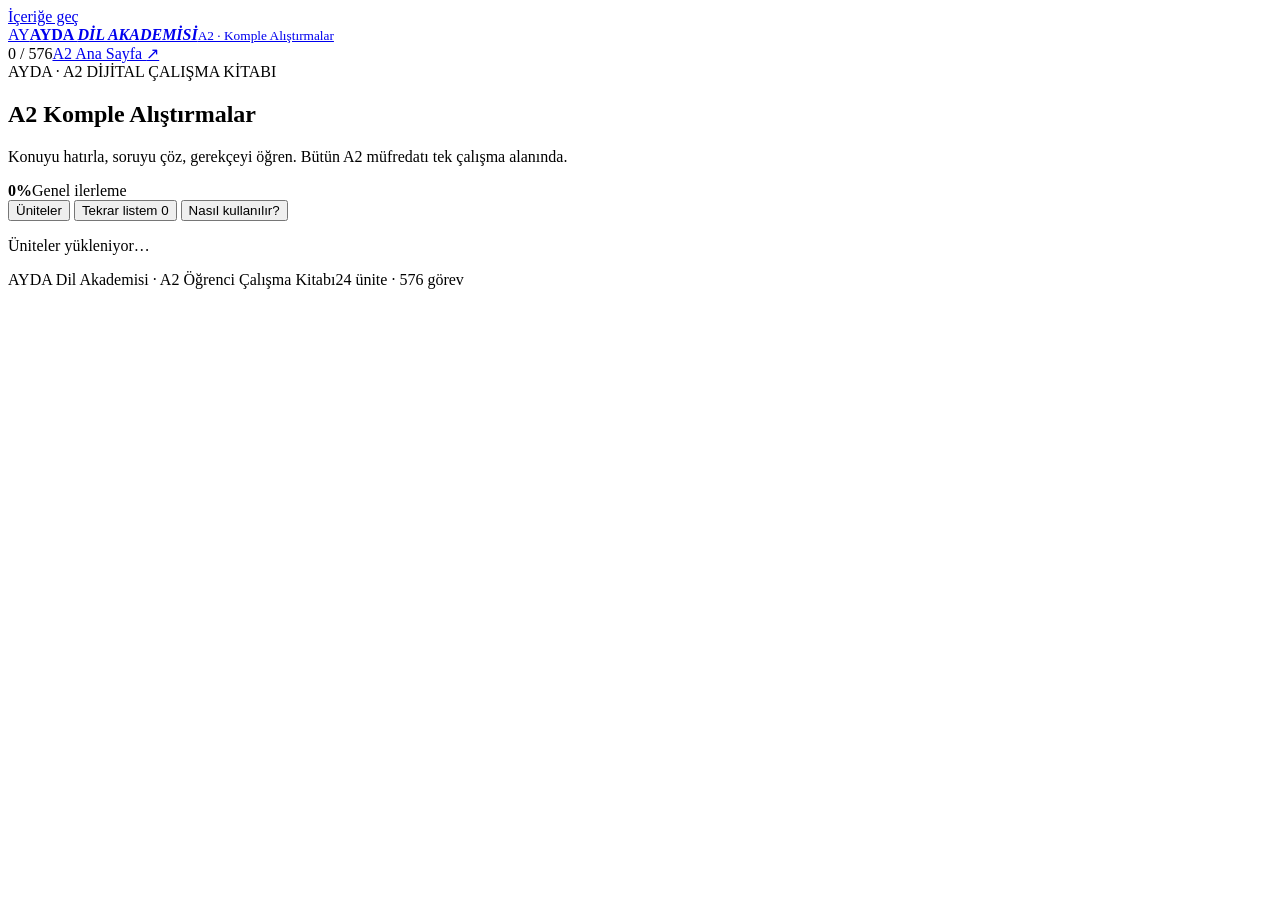
==== express/index.html @ 8cef0602 "Create A2 Komple Alıştırmalar independent student workbook page" ====
<!doctype html>
<html lang="tr">
<head>
<meta charset="utf-8">
<meta name="viewport" content="width=device-width, initial-scale=1, viewport-fit=cover">
<meta name="theme-color" content="#0b1b31">
<meta name="description" content="AYDA Dil Akademisi A2 Komple Alıştırmalar: 24 ünite, 576 özgün soru, Türkçe konu açıklamaları, cevap kontrolü ve kişisel tekrar.">
<title>A2 Komple Alıştırmalar | AYDA Dil Akademisi</title>
<link rel="icon" type="image/png" href="../og.png">
<link rel="stylesheet" href="./express.css">
<script defer src="../data.js"></script>
<script defer src="../practice-data.js"></script>
<script defer src="../ayda-brand.js"></script>
<script defer src="./express.js"></script>
</head>
<body>
<a class="skip" href="#work">İçeriğe geç</a>
<header class="mast">
 <div class="mast-inner">
  <a class="brand" href="../" aria-label="AYDA A2 ana sayfa"><span class="brand-logo">AY</span><span><b>AYDA <em>DİL AKADEMİSİ</em></b><small>A2 · Komple Alıştırmalar</small></span></a>
  <div class="mast-actions"><span class="mast-status" id="globalCounter">0 / 576</span><a class="back-link" href="../">A2 Ana Sayfa <span aria-hidden="true">↗</span></a></div>
 </div>
</header>
<main id="work" class="shell">
 <section class="intro">
  <div class="eyebrow">AYDA · A2 DİJİTAL ÇALIŞMA KİTABI</div>
  <div class="intro-grid">
   <div><h1>A2 Komple Alıştırmalar</h1><p>Konuyu hatırla, soruyu çöz, gerekçeyi öğren. Bütün A2 müfredatı tek çalışma alanında.</p></div>
   <div class="intro-progress"><strong id="heroPercent">0%</strong><span>Genel ilerleme</span><div class="progress-track"><span id="heroBar"></span></div></div>
  </div>
 </section>
 <nav class="mode-nav" aria-label="Çalışma görünümleri">
  <button type="button" class="mode-btn active" data-mode="units" aria-current="page">Üniteler</button>
  <button type="button" class="mode-btn" data-mode="review">Tekrar listem <span id="reviewCount">0</span></button>
  <button type="button" class="mode-btn" data-mode="help">Nasıl kullanılır?</button>
 </nav>
 <div id="app" aria-live="polite">
  <section class="loading"><p>Üniteler yükleniyor…</p></section>
 </div>
 <footer class="page-footer"><span>AYDA Dil Akademisi · A2 Öğrenci Çalışma Kitabı</span><span>24 ünite · 576 görev</span></footer>
</main>
<dialog id="videoDialog" class="video-dialog" aria-label="Ders videosu"><div class="dialog-head"><strong id="videoLabel">Ders videosu</strong><button type="button" class="icon-close" id="closeVideo" aria-label="Videoyu kapat">✕</button></div><div id="videoBody"></div></dialog>
<div class="toast" id="toast" aria-live="polite" role="status"></div>
<noscript>Bu çalışma kitabını kullanmak için JavaScript etkin olmalıdır.</noscript>
</body>
</html>
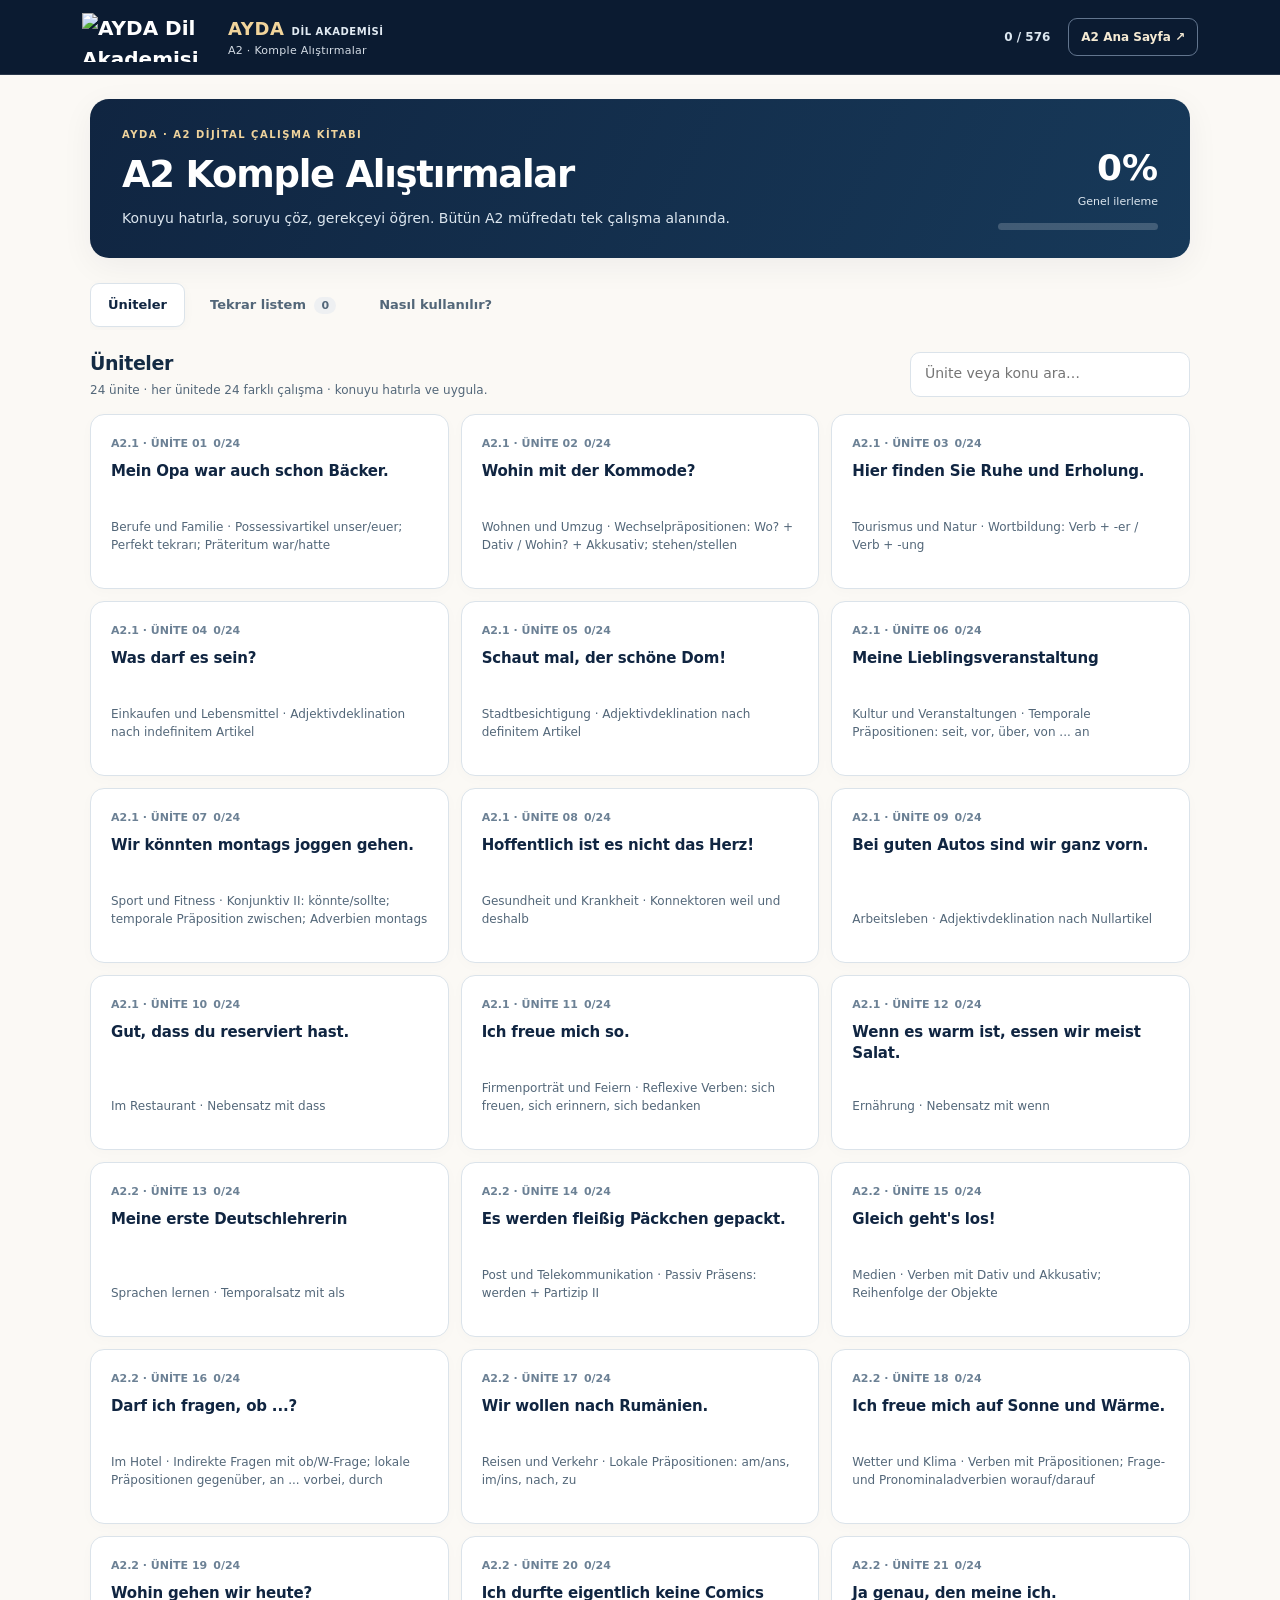
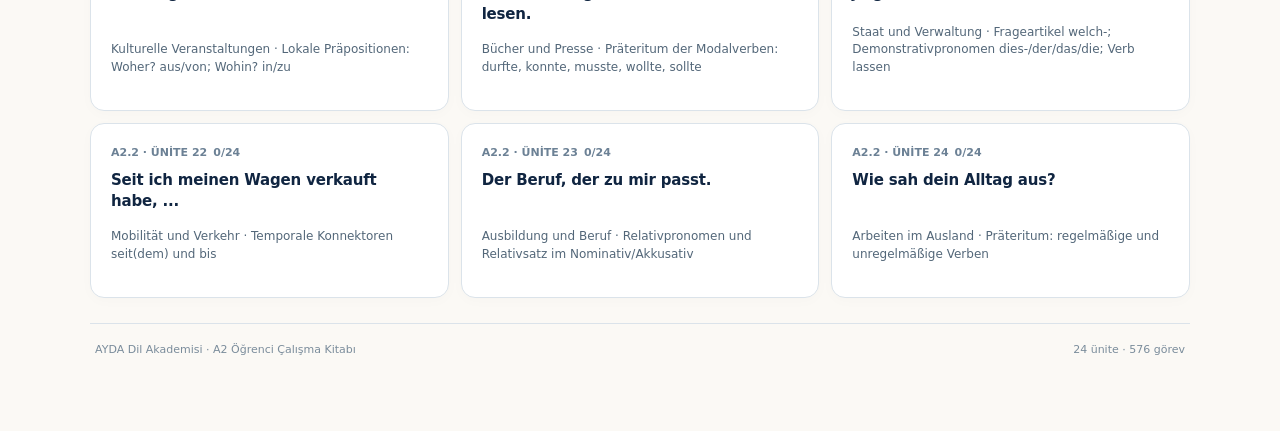
==== commit 2ac59713: "A2: use exact official AYDA homepage logo on login and Express headers" ====
--- a/express/index.html
+++ b/express/index.html
@@ -12,12 +12,12 @@
 <script defer src="../practice-data.js"></script>
 <script defer src="../ayda-brand.js"></script>
 <script defer src="./express.js"></script>
-</head>
+<style id="a2-canonical-brand-fix">.brand-mark:has(img),.brand-logo:has(img){display:flex!important;align-items:center!important;justify-content:center!important;background:transparent!important;color:inherit!important;box-shadow:none!important;border:0!important;border-radius:0!important;min-width:0!important;width:auto!important;height:auto!important;min-height:45px!important;padding:0!important}.brand-mark img,.brand-logo img{display:block!important;width:134px!important;max-width:46vw!important;height:auto!important;object-fit:contain!important}.login-brand-row .brand-mark:has(img){width:150px!important;max-width:65vw!important}@media(max-width:650px){.brand-mark img,.brand-logo img{width:119px!important;max-width:40vw!important}}</style></head>
 <body>
 <a class="skip" href="#work">İçeriğe geç</a>
 <header class="mast">
  <div class="mast-inner">
-  <a class="brand" href="../" aria-label="AYDA A2 ana sayfa"><span class="brand-logo">AY</span><span><b>AYDA <em>DİL AKADEMİSİ</em></b><small>A2 · Komple Alıştırmalar</small></span></a>
+  <a class="brand" href="../" aria-label="AYDA A2 ana sayfa"><span class="brand-logo"><img src="https://www.aydadil.com/wp-content/uploads/2026/10/ayda-home-v89-baa791945bb954a30b.png" width="134" height="49" alt="AYDA Dil Akademisi logosu" decoding="async"></span><span><b>AYDA <em>DİL AKADEMİSİ</em></b><small>A2 · Komple Alıştırmalar</small></span></a>
   <div class="mast-actions"><span class="mast-status" id="globalCounter">0 / 576</span><a class="back-link" href="../">A2 Ana Sayfa <span aria-hidden="true">↗</span></a></div>
  </div>
 </header>
--- a/express/express.css
+++ b/express/express.css
@@ -0,0 +1,16 @@
+:root{--navy:#0b1b31;--navy2:#102541;--blue:#214d75;--gold:#e8c37b;--cream:#fbf9f5;--paper:#fff;--ink:#142b44;--muted:#536779;--line:#dbe3ea;--soft:#edf5fb;--good:#146b5e;--goodbg:#eaf5f1;--bad:#a6504b;--badbg:#fff1ee;--shadow:0 8px 32px #0b1b310e; font-family:system-ui,-apple-system,BlinkMacSystemFont,"Segoe UI",Roboto,Arial,sans-serif;color-scheme:light}
+*{box-sizing:border-box}html{scroll-behavior:smooth}body{margin:0;background:var(--cream);color:var(--ink);font-size:15px;line-height:1.55;min-width:0}button,input,textarea{font:inherit}button,a{-webkit-tap-highlight-color:transparent}button{cursor:pointer;touch-action:manipulation}a{color:inherit}button:focus-visible,a:focus-visible,input:focus-visible,textarea:focus-visible{outline:3px solid #5582ac;outline-offset:3px}button:disabled{opacity:.48;cursor:not-allowed}.skip{position:absolute;top:-90px;left:10px;background:white;padding:12px;z-index:100}.skip:focus{top:10px}
+.mast{position:sticky;z-index:50;top:0;background:var(--navy);border-bottom:1px solid #ffffff20;color:#fff}.mast-inner{max-width:1160px;margin:auto;min-height:74px;padding:10px 22px;display:flex;align-items:center;justify-content:space-between;gap:14px}.brand{display:flex;align-items:center;gap:12px;text-decoration:none;min-width:0}.brand-logo{width:49px;height:49px;display:grid;place-items:center;border:1px solid #e8c37b66;border-radius:13px;color:var(--gold);font-size:20px;font-weight:900}.brand b{display:block;color:#f1d49b;font-size:18px;letter-spacing:.035em}.brand em{font-style:normal;font-size:10px;font-weight:650;letter-spacing:.055em;color:#e1eaf2}.brand small{display:block;color:#d4dce5;font-size:11px;letter-spacing:.025em}.mast-actions{display:flex;align-items:center;gap:18px}.mast-status{font-size:12px;color:#dce7f0;font-weight:700;white-space:nowrap}.back-link{text-decoration:none;border:1px solid #62758e;border-radius:9px;padding:9px 12px;font-size:12px;font-weight:700;color:#f6ebd4;white-space:nowrap}.back-link:hover{background:#ffffff15}
+.shell{width:min(1100px,calc(100% - 36px));margin:24px auto 56px}.intro{background:linear-gradient(115deg,#102541,#173959);padding:28px 32px;border-radius:19px;color:white;box-shadow:var(--shadow)}.eyebrow{font-size:10px;font-weight:800;letter-spacing:.15em;color:#efd39c}.intro-grid{display:flex;justify-content:space-between;align-items:end;gap:30px}h1{font-size:clamp(25px,3.8vw,37px);font-weight:800;line-height:1.14;margin:11px 0 10px;letter-spacing:-.035em}.intro p{margin:0;max-width:630px;color:#dce6ef;line-height:1.75;font-size:14px}.intro-progress{flex:0 0 160px;text-align:right}.intro-progress strong{display:block;font-size:36px;line-height:1.2}.intro-progress span{font-size:11px;color:#dce6ef}.progress-track{height:7px;background:#ffffff30;border-radius:99px;margin-top:11px;overflow:hidden}.progress-track span{display:block;background:var(--gold);width:0;height:100%;transition:width .2s}
+.mode-nav{display:flex;gap:7px;margin:22px 0 19px;overflow-x:auto;padding:3px 0}.mode-btn{white-space:nowrap;min-height:44px;border:1px solid transparent;background:transparent;border-radius:9px;padding:10px 17px;color:var(--muted);font-weight:700;font-size:13px}.mode-btn:hover{background:#edf2f6}.mode-btn.active{background:white;color:var(--navy2);border-color:var(--line);box-shadow:0 3px 12px #0b1b3108}.mode-btn span{background:#eef0f2;border-radius:99px;font-size:11px;padding:2px 7px;margin-left:4px}
+.toolbar{display:flex;justify-content:space-between;align-items:center;gap:14px;margin:0 0 15px}.toolbar h2{font-size:19px;letter-spacing:-.022em;margin:0}.toolbar p{font-size:12px;color:var(--muted);margin:2px 0 0}.search{min-width:0;width:min(280px,100%);min-height:45px;background:white;border:1px solid var(--line);border-radius:10px;padding:10px 14px;font-size:14px;color:var(--ink)}
+.unit-grid{display:grid;grid-template-columns:repeat(3,minmax(0,1fr));gap:12px}.unit-card{display:flex;flex-direction:column;gap:9px;text-align:left;background:white;border:1px solid var(--line);border-radius:14px;padding:20px;min-height:175px;box-shadow:0 3px 14px #0b1b3105;transition:transform .16s,border-color .16s}.unit-card:hover{transform:translateY(-2px);border-color:#a3b4c4}.unit-meta{display:flex;justify-content:space-between;gap:6px;align-items:center;color:#6c8195;font-size:11px;font-weight:700}.unit-card strong{font-size:15px;line-height:1.4;letter-spacing:-.012em;color:var(--navy2)}.unit-card .topic{font-size:12px;color:var(--muted);margin-top:auto;line-height:1.45}.mini-track{height:5px;border-radius:99px;background:#edf0f3;overflow:hidden}.mini-track span{display:block;height:100%;background:#214d75}.unit-card.complete .mini-track span{background:var(--good)}
+.sheet{background:#fff;border:1px solid var(--line);border-radius:17px;box-shadow:var(--shadow);overflow:hidden}.sheet-header{padding:25px 28px;border-bottom:1px solid var(--line)}.sheet-headtop{display:flex;justify-content:space-between;gap:12px;align-items:center}.crumb{font-size:12px;color:#64788b;font-weight:700}.quiet-btn{min-height:39px;border:1px solid var(--line);border-radius:9px;background:white;color:var(--blue);padding:8px 12px;font-size:12px;font-weight:700}.quiet-btn:hover{background:var(--soft)}.sheet h2{margin:12px 0 5px;font-size:clamp(23px,3.8vw,29px);line-height:1.24;letter-spacing:-.025em}.unit-sub{color:var(--muted);font-size:13px;margin:0}.lesson{margin:22px 28px;padding:21px 23px;background:#f9fbfc;border:1px solid var(--line);border-radius:12px}.lesson-kicker,.kicker{color:#506c83;font-size:10px;font-weight:850;letter-spacing:.09em;text-transform:uppercase}.lesson h3{font-size:17px;margin:8px 0 8px}.lesson p{margin:6px 0;color:#263e53;font-size:14px;line-height:1.8}.lesson .logic{background:white;border-left:3px solid var(--gold);padding:11px 14px;margin-top:14px}.example-list{padding:0;list-style:none;margin:13px 0 0}.example-list li{border-top:1px dashed #dbe3ea;display:flex;align-items:center;justify-content:space-between;gap:7px;padding:9px 0;font-size:14px}.speak{border:1px solid #dde5ed;border-radius:9px;background:white;color:var(--blue);font-size:12px;font-weight:700;min-height:36px;padding:5px 10px}.lesson-extra{display:flex;flex-wrap:wrap;gap:8px;margin-top:14px}.lesson-extra button{background:#fff;border:1px solid #d7e1ea;border-radius:9px;padding:9px 11px;font-size:12px;font-weight:700;color:#1e4668}
+.question-section{padding:5px 28px 28px}.q-toolbar{display:flex;justify-content:space-between;align-items:center;gap:12px}.q-toolbar h3{font-size:16px;margin:18px 0}.q-counter{font-size:12px;color:var(--muted)}.q-picker{display:grid;grid-template-columns:repeat(12,1fr);gap:6px;margin-bottom:18px}.q-picker button{min-height:34px;border-radius:7px;border:1px solid #dce4eb;background:white;font-size:11px;font-weight:700;color:#526777}.q-picker button.current{background:var(--navy2);color:white;border-color:var(--navy2)}.q-picker button.done{background:#edf5fb;border-color:#bfd3e4;color:#214d75}.q-picker button.correct{background:#eaf5f1;border-color:#acd5c8;color:#125f52}.q-picker button.wrong{background:#fff1ee;border-color:#e6bbb3;color:#9c514a}
+.question{border:1px solid #d9e3eb;border-radius:13px;padding:24px;background:#fff}.question-head{display:flex;flex-wrap:wrap;justify-content:space-between;gap:8px;margin-bottom:14px}.kind{font-size:11px;font-weight:750;color:#3e6586}.question h4{font-size:clamp(16px,2.5vw,19px);line-height:1.6;margin:0 0 17px;color:#102541;font-weight:750;overflow-wrap:anywhere}.context{border-radius:10px;background:#f5f7f9;border-left:3px solid #b3c6d5;padding:13px 16px;white-space:pre-wrap;font-size:14px;margin-bottom:17px;color:#263c50;line-height:1.75}.visual{display:inline-flex;padding:8px 15px;border-radius:12px;background:#f5f8fb;font-size:31px;margin:0 0 12px}.choices{display:grid;gap:9px}.choice{min-height:46px;display:flex;align-items:center;gap:11px;width:100%;text-align:left;background:#fff;border:1px solid #dbe3ea;border-radius:9px;padding:10px 14px;color:#20384e}.choice:hover{background:#f6f9fb}.choice.selected{border-color:var(--blue);background:#eaf2f8}.choice span.key{font-weight:800;font-size:11px;flex:0 0 26px;height:26px;display:grid;place-items:center;background:#edf2f6;border-radius:7px}.answer-input{min-height:48px;width:100%;border:1px solid #cbd9e4;border-radius:10px;padding:12px 14px;background:white;color:var(--ink);font-size:15px}.answer-area{width:100%;min-height:115px;resize:vertical;border:1px solid #cbd9e4;border-radius:10px;padding:12px 14px;color:var(--ink);font-size:15px}.token-pool,.token-answer{display:flex;flex-wrap:wrap;gap:9px;min-height:47px;padding:10px;border:1px dashed #ccd9e5;border-radius:10px;margin:11px 0}.token-answer{background:#f8fbfd}.token{border-radius:8px;border:1px solid #cbd9e5;background:#fff;padding:9px 11px;color:var(--ink);font-size:14px}.token:disabled{opacity:.32}.q-actions{display:flex;flex-wrap:wrap;align-items:center;gap:9px;margin-top:19px}.primary{border:1px solid var(--blue);background:var(--blue);color:white;font-weight:750;min-height:44px;padding:10px 18px;border-radius:9px}.primary:hover{background:#163b5a}.secondary{border:1px solid #d1dde6;background:white;color:var(--blue);font-weight:750;min-height:44px;padding:10px 15px;border-radius:9px}.secondary:hover{background:#f5f8fb}.feedback{margin-top:17px;padding:15px 17px;border:1px solid #cbdce8;background:#f5f9fc;border-radius:10px;color:#23425e;line-height:1.7}.feedback strong{display:block;margin-bottom:5px}.feedback.good{background:var(--goodbg);border-color:#bbdccd;color:#125c51}.feedback.bad{background:var(--badbg);border-color:#eac8c3;color:#8c4542}.sheet-bottom{border-top:1px solid var(--line);padding:18px 28px;display:flex;justify-content:space-between;gap:12px}.empty{padding:40px 25px;border:1px solid var(--line);border-radius:14px;background:white;text-align:center;color:#536779}.empty h3{margin:0 0 9px;color:var(--ink)}.review-list{display:grid;gap:9px}.review-row{display:flex;justify-content:space-between;gap:20px;align-items:center;border:1px solid var(--line);background:white;border-radius:11px;padding:14px 18px}.review-row b{display:block}.review-row small{color:#65798c}.info-card{border-radius:13px;background:white;border:1px solid var(--line);padding:24px;line-height:1.8}.info-card h2{margin-top:0}
+.page-footer{margin-top:25px;padding:17px 5px;border-top:1px solid var(--line);font-size:11px;color:#7a8c9b;display:flex;gap:12px;justify-content:space-between}
+.video-dialog{border:0;border-radius:15px;padding:0;width:min(900px,calc(100vw - 26px));max-height:90dvh;box-shadow:0 25px 90px #10254160}.video-dialog::backdrop{background:#081e35bc}.dialog-head{display:flex;justify-content:space-between;align-items:center;background:#102541;color:white;padding:14px 18px;gap:10px}.icon-close{border:1px solid #ffffff48;background:#ffffff15;color:white;border-radius:9px;width:39px;height:39px}.video-dialog iframe{width:100%;height:min(65vh,510px);display:block;border:0}.toast{position:fixed;bottom:20px;left:50%;transform:translateX(-50%);z-index:60;color:#fff;background:#102541;border-radius:10px;padding:12px 16px;box-shadow:var(--shadow);font-size:13px;font-weight:700;pointer-events:none;opacity:0;transition:opacity .2s}.toast.show{opacity:1}
+@media(max-width:850px){.unit-grid{grid-template-columns:repeat(2,minmax(0,1fr))}.q-picker{grid-template-columns:repeat(8,1fr)}}
+@media(max-width:600px){body{font-size:15px}.mast-inner{padding:9px 14px;min-height:64px}.brand-logo{width:42px;height:42px}.brand b{font-size:15px}.brand em{display:none}.brand small{font-size:10px}.mast-status{display:none}.back-link{font-size:11px;padding:8px}.shell{width:calc(100% - 24px);margin:13px auto 28px}.intro{padding:21px 20px;border-radius:14px}.intro-grid{display:block}.intro p{font-size:13px}.intro-progress{margin-top:20px;text-align:left}.intro-progress strong{display:inline;font-size:23px;margin-right:10px}.intro-progress span{font-size:11px}.progress-track{margin-top:7px}.mode-nav{margin:16px 0 13px}.mode-btn{padding:10px 12px}.toolbar{display:block}.toolbar .search{margin-top:12px;width:100%}.unit-grid{grid-template-columns:1fr;gap:9px}.unit-card{min-height:118px;padding:16px;gap:6px}.unit-card strong{font-size:15px}.sheet-header{padding:17px}.sheet h2{font-size:22px}.lesson{margin:15px;padding:17px 15px}.question-section{padding:0 13px 18px}.q-picker{grid-template-columns:repeat(8,1fr);gap:5px}.q-picker button{min-height:36px}.question{padding:15px}.question h4{font-size:16px}.sheet-bottom{padding:14px;gap:9px}.sheet-bottom>*{flex:1}.review-row{align-items:flex-start;flex-direction:column;gap:10px}.page-footer{display:block}}
+@media(prefers-reduced-motion:reduce){html{scroll-behavior:auto}*,*::before,*::after{transition:none!important;animation:none!important}}
+@media print{.mast,.mode-nav,.q-actions,.q-picker,.sheet-bottom,.page-footer,.lesson-extra,.speak{display:none!important}.shell{width:100%;margin:0}.intro{background:white;color:#142b44;padding:14px 0;box-shadow:none}.intro p{color:#536779}.sheet,.question{box-shadow:none;border-color:#bbb}.lesson{break-inside:avoid}.question{break-inside:avoid}}
